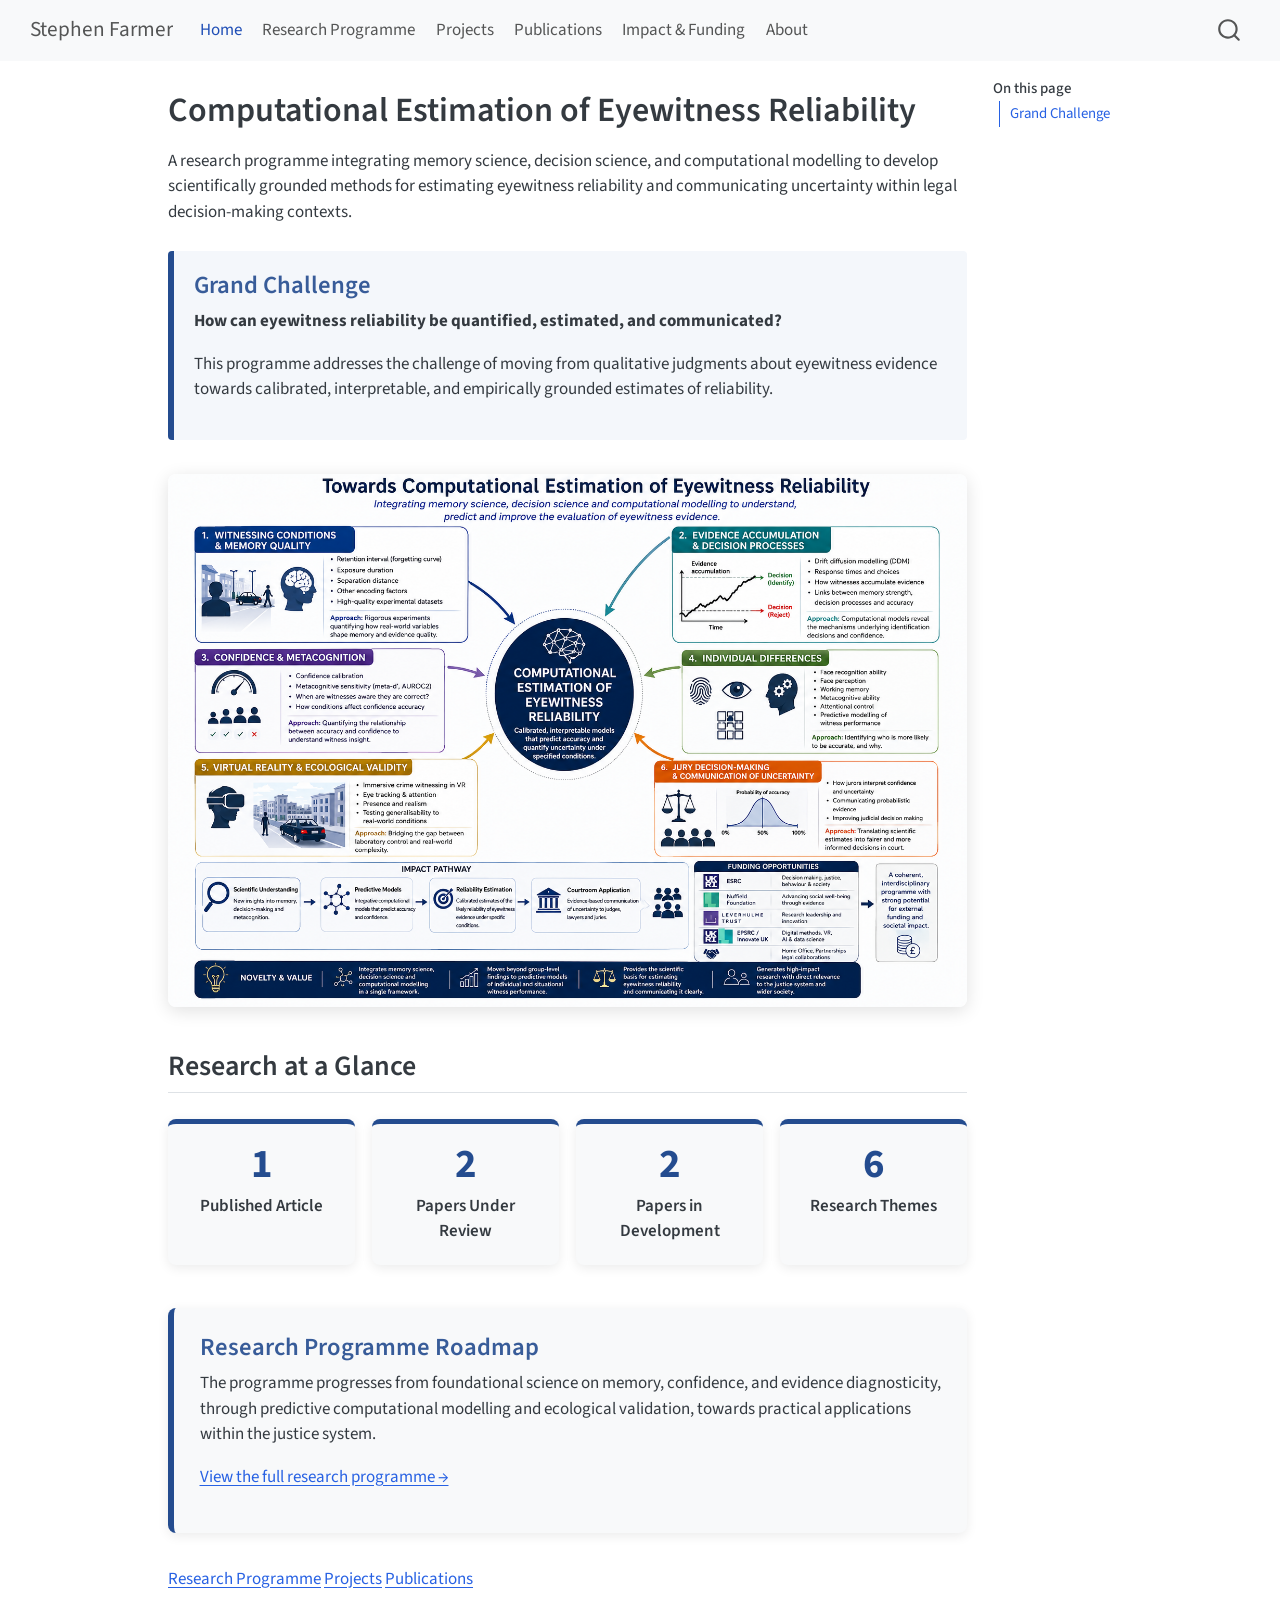
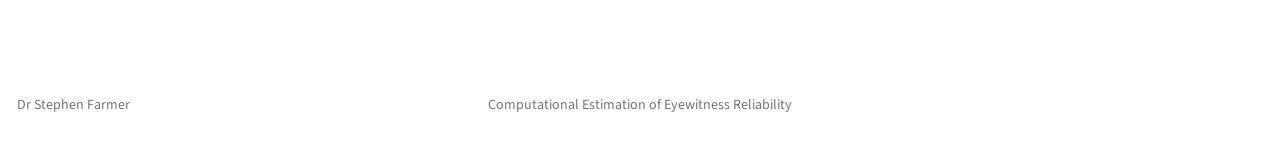
==== docs/index.html @ 34679948 "Add files via upload" ====
<!DOCTYPE html>
<html xmlns="http://www.w3.org/1999/xhtml" lang="en" xml:lang="en"><head>

<meta charset="utf-8">
<meta name="generator" content="quarto-1.8.26">

<meta name="viewport" content="width=device-width, initial-scale=1.0, user-scalable=yes">


<title>quarto-input408180a585bd0c11 – Stephen Farmer</title>
<style>
code{white-space: pre-wrap;}
span.smallcaps{font-variant: small-caps;}
div.columns{display: flex; gap: min(4vw, 1.5em);}
div.column{flex: auto; overflow-x: auto;}
div.hanging-indent{margin-left: 1.5em; text-indent: -1.5em;}
ul.task-list{list-style: none;}
ul.task-list li input[type="checkbox"] {
  width: 0.8em;
  margin: 0 0.8em 0.2em -1em; /* quarto-specific, see https://github.com/quarto-dev/quarto-cli/issues/4556 */ 
  vertical-align: middle;
}
</style>


<script src="site_libs/quarto-nav/quarto-nav.js"></script>
<script src="site_libs/quarto-nav/headroom.min.js"></script>
<script src="site_libs/clipboard/clipboard.min.js"></script>
<script src="site_libs/quarto-search/autocomplete.umd.js"></script>
<script src="site_libs/quarto-search/fuse.min.js"></script>
<script src="site_libs/quarto-search/quarto-search.js"></script>
<meta name="quarto:offset" content="./">
<script src="site_libs/quarto-html/quarto.js" type="module"></script>
<script src="site_libs/quarto-html/tabsets/tabsets.js" type="module"></script>
<script src="site_libs/quarto-html/axe/axe-check.js" type="module"></script>
<script src="site_libs/quarto-html/popper.min.js"></script>
<script src="site_libs/quarto-html/tippy.umd.min.js"></script>
<script src="site_libs/quarto-html/anchor.min.js"></script>
<link href="site_libs/quarto-html/tippy.css" rel="stylesheet">
<link href="site_libs/quarto-html/quarto-syntax-highlighting-587c61ba64f3a5504c4d52d930310e48.css" rel="stylesheet" id="quarto-text-highlighting-styles">
<script src="site_libs/bootstrap/bootstrap.min.js"></script>
<link href="site_libs/bootstrap/bootstrap-icons.css" rel="stylesheet">
<link href="site_libs/bootstrap/bootstrap-5b4ad623e5705c0698d39aec6f10cf02.min.css" rel="stylesheet" append-hash="true" id="quarto-bootstrap" data-mode="light">
<script id="quarto-search-options" type="application/json">{
  "location": "navbar",
  "copy-button": false,
  "collapse-after": 3,
  "panel-placement": "end",
  "type": "overlay",
  "limit": 50,
  "keyboard-shortcut": [
    "f",
    "/",
    "s"
  ],
  "show-item-context": false,
  "language": {
    "search-no-results-text": "No results",
    "search-matching-documents-text": "matching documents",
    "search-copy-link-title": "Copy link to search",
    "search-hide-matches-text": "Hide additional matches",
    "search-more-match-text": "more match in this document",
    "search-more-matches-text": "more matches in this document",
    "search-clear-button-title": "Clear",
    "search-text-placeholder": "",
    "search-detached-cancel-button-title": "Cancel",
    "search-submit-button-title": "Submit",
    "search-label": "Search"
  }
}</script>


<link rel="stylesheet" href="styles.css">
</head>

<body class="nav-fixed quarto-light">

<div id="quarto-search-results"></div>
  <header id="quarto-header" class="headroom fixed-top">
    <nav class="navbar navbar-expand-lg " data-bs-theme="dark">
      <div class="navbar-container container-fluid">
      <div class="navbar-brand-container mx-auto">
    <a class="navbar-brand" href="./index.html">
    <span class="navbar-title">Stephen Farmer</span>
    </a>
  </div>
            <div id="quarto-search" class="" title="Search"></div>
          <button class="navbar-toggler" type="button" data-bs-toggle="collapse" data-bs-target="#navbarCollapse" aria-controls="navbarCollapse" role="menu" aria-expanded="false" aria-label="Toggle navigation" onclick="if (window.quartoToggleHeadroom) { window.quartoToggleHeadroom(); }">
  <span class="navbar-toggler-icon"></span>
</button>
          <div class="collapse navbar-collapse" id="navbarCollapse">
            <ul class="navbar-nav navbar-nav-scroll me-auto">
  <li class="nav-item">
    <a class="nav-link active" href="./index.html" aria-current="page"> 
<span class="menu-text">Home</span></a>
  </li>  
  <li class="nav-item">
    <a class="nav-link" href="./programme.html"> 
<span class="menu-text">Research Programme</span></a>
  </li>  
  <li class="nav-item">
    <a class="nav-link" href="./projects.html"> 
<span class="menu-text">Projects</span></a>
  </li>  
  <li class="nav-item">
    <a class="nav-link" href="./publications.html"> 
<span class="menu-text">Publications</span></a>
  </li>  
  <li class="nav-item">
    <a class="nav-link" href="./impact.html"> 
<span class="menu-text">Impact &amp; Funding</span></a>
  </li>  
  <li class="nav-item">
    <a class="nav-link" href="./about.html"> 
<span class="menu-text">About</span></a>
  </li>  
</ul>
          </div> <!-- /navcollapse -->
            <div class="quarto-navbar-tools">
</div>
      </div> <!-- /container-fluid -->
    </nav>
</header>
<!-- content -->
<div id="quarto-content" class="quarto-container page-columns page-rows-contents page-layout-article page-navbar">
<!-- sidebar -->
<!-- margin-sidebar -->
    <div id="quarto-margin-sidebar" class="sidebar margin-sidebar">
        <nav id="TOC" role="doc-toc" class="toc-active">
    <h2 id="toc-title">On this page</h2>
   
  <ul>
  <li><a href="#grand-challenge" id="toc-grand-challenge" class="nav-link active" data-scroll-target="#grand-challenge">Grand Challenge</a></li>
  </ul>
</nav>
    </div>
<!-- main -->
<main class="content" id="quarto-document-content"><header id="title-block-header" class="quarto-title-block"><h1 class="title display-7">
Computational Estimation of Eyewitness Reliability
</h1></header>




<div class="hero-title">

<p class="hero-subtitle">
A research programme integrating memory science, decision science, and computational modelling to develop scientifically grounded methods for estimating eyewitness reliability and communicating uncertainty within legal decision-making contexts.
</p>
</div>
<section id="grand-challenge" class="level3 challenge-box">
<h3 class="anchored" data-anchor-id="grand-challenge">Grand Challenge</h3>
<p><strong>How can eyewitness reliability be quantified, estimated, and communicated?</strong></p>
<p>This programme addresses the challenge of moving from qualitative judgments about eyewitness evidence towards calibrated, interpretable, and empirically grounded estimates of reliability.</p>
</section>
<div class="figure-wrapper">
<p><img src="images/programmeOverview.png" alt="Overview of the eyewitness reliability research programme"></p>
</div>
<h2 class="anchored">
Research at a Glance
</h2>
<div class="glance-grid">
<div class="glance-card">
<div class="glance-number">
1
</div>
<div class="glance-label">
Published Article
</div>
</div>
<div class="glance-card">
<div class="glance-number">
2
</div>
<div class="glance-label">
Papers Under Review
</div>
</div>
<div class="glance-card">
<div class="glance-number">
2
</div>
<div class="glance-label">
Papers in Development
</div>
</div>
<div class="glance-card">
<div class="glance-number">
6
</div>
<div class="glance-label">
Research Themes
</div>
</div>
</div>
<div class="vision-box">
<h3 class="anchored">
Research Programme Roadmap
</h3>
<p>
The programme progresses from foundational science on memory, confidence, and evidence diagnosticity, through predictive computational modelling and ecological validation, towards practical applications within the justice system.
</p>
<p>
<a href="programme.html">View the full research programme →</a>
</p>
</div>
<div class="button-row">
<p><a class="homepage-button" href="programme.html">Research Programme</a> <a class="homepage-button" href="projects.html">Projects</a> <a class="homepage-button" href="publications.html">Publications</a></p>
</div>



</main> <!-- /main -->
<script id="quarto-html-after-body" type="application/javascript">
  window.document.addEventListener("DOMContentLoaded", function (event) {
    const icon = "";
    const anchorJS = new window.AnchorJS();
    anchorJS.options = {
      placement: 'right',
      icon: icon
    };
    anchorJS.add('.anchored');
    const isCodeAnnotation = (el) => {
      for (const clz of el.classList) {
        if (clz.startsWith('code-annotation-')) {                     
          return true;
        }
      }
      return false;
    }
    const onCopySuccess = function(e) {
      // button target
      const button = e.trigger;
      // don't keep focus
      button.blur();
      // flash "checked"
      button.classList.add('code-copy-button-checked');
      var currentTitle = button.getAttribute("title");
      button.setAttribute("title", "Copied!");
      let tooltip;
      if (window.bootstrap) {
        button.setAttribute("data-bs-toggle", "tooltip");
        button.setAttribute("data-bs-placement", "left");
        button.setAttribute("data-bs-title", "Copied!");
        tooltip = new bootstrap.Tooltip(button, 
          { trigger: "manual", 
            customClass: "code-copy-button-tooltip",
            offset: [0, -8]});
        tooltip.show();    
      }
      setTimeout(function() {
        if (tooltip) {
          tooltip.hide();
          button.removeAttribute("data-bs-title");
          button.removeAttribute("data-bs-toggle");
          button.removeAttribute("data-bs-placement");
        }
        button.setAttribute("title", currentTitle);
        button.classList.remove('code-copy-button-checked');
      }, 1000);
      // clear code selection
      e.clearSelection();
    }
    const getTextToCopy = function(trigger) {
      const outerScaffold = trigger.parentElement.cloneNode(true);
      const codeEl = outerScaffold.querySelector('code');
      for (const childEl of codeEl.children) {
        if (isCodeAnnotation(childEl)) {
          childEl.remove();
        }
      }
      return codeEl.innerText;
    }
    const clipboard = new window.ClipboardJS('.code-copy-button:not([data-in-quarto-modal])', {
      text: getTextToCopy
    });
    clipboard.on('success', onCopySuccess);
    if (window.document.getElementById('quarto-embedded-source-code-modal')) {
      const clipboardModal = new window.ClipboardJS('.code-copy-button[data-in-quarto-modal]', {
        text: getTextToCopy,
        container: window.document.getElementById('quarto-embedded-source-code-modal')
      });
      clipboardModal.on('success', onCopySuccess);
    }
      var localhostRegex = new RegExp(/^(?:http|https):\/\/localhost\:?[0-9]*\//);
      var mailtoRegex = new RegExp(/^mailto:/);
        var filterRegex = new RegExp('/' + window.location.host + '/');
      var isInternal = (href) => {
          return filterRegex.test(href) || localhostRegex.test(href) || mailtoRegex.test(href);
      }
      // Inspect non-navigation links and adorn them if external
     var links = window.document.querySelectorAll('a[href]:not(.nav-link):not(.navbar-brand):not(.toc-action):not(.sidebar-link):not(.sidebar-item-toggle):not(.pagination-link):not(.no-external):not([aria-hidden]):not(.dropdown-item):not(.quarto-navigation-tool):not(.about-link)');
      for (var i=0; i<links.length; i++) {
        const link = links[i];
        if (!isInternal(link.href)) {
          // undo the damage that might have been done by quarto-nav.js in the case of
          // links that we want to consider external
          if (link.dataset.originalHref !== undefined) {
            link.href = link.dataset.originalHref;
          }
        }
      }
    function tippyHover(el, contentFn, onTriggerFn, onUntriggerFn) {
      const config = {
        allowHTML: true,
        maxWidth: 500,
        delay: 100,
        arrow: false,
        appendTo: function(el) {
            return el.parentElement;
        },
        interactive: true,
        interactiveBorder: 10,
        theme: 'quarto',
        placement: 'bottom-start',
      };
      if (contentFn) {
        config.content = contentFn;
      }
      if (onTriggerFn) {
        config.onTrigger = onTriggerFn;
      }
      if (onUntriggerFn) {
        config.onUntrigger = onUntriggerFn;
      }
      window.tippy(el, config); 
    }
    const noterefs = window.document.querySelectorAll('a[role="doc-noteref"]');
    for (var i=0; i<noterefs.length; i++) {
      const ref = noterefs[i];
      tippyHover(ref, function() {
        // use id or data attribute instead here
        let href = ref.getAttribute('data-footnote-href') || ref.getAttribute('href');
        try { href = new URL(href).hash; } catch {}
        const id = href.replace(/^#\/?/, "");
        const note = window.document.getElementById(id);
        if (note) {
          return note.innerHTML;
        } else {
          return "";
        }
      });
    }
    const xrefs = window.document.querySelectorAll('a.quarto-xref');
    const processXRef = (id, note) => {
      // Strip column container classes
      const stripColumnClz = (el) => {
        el.classList.remove("page-full", "page-columns");
        if (el.children) {
          for (const child of el.children) {
            stripColumnClz(child);
          }
        }
      }
      stripColumnClz(note)
      if (id === null || id.startsWith('sec-')) {
        // Special case sections, only their first couple elements
        const container = document.createElement("div");
        if (note.children && note.children.length > 2) {
          container.appendChild(note.children[0].cloneNode(true));
          for (let i = 1; i < note.children.length; i++) {
            const child = note.children[i];
            if (child.tagName === "P" && child.innerText === "") {
              continue;
            } else {
              container.appendChild(child.cloneNode(true));
              break;
            }
          }
          if (window.Quarto?.typesetMath) {
            window.Quarto.typesetMath(container);
          }
          return container.innerHTML
        } else {
          if (window.Quarto?.typesetMath) {
            window.Quarto.typesetMath(note);
          }
          return note.innerHTML;
        }
      } else {
        // Remove any anchor links if they are present
        const anchorLink = note.querySelector('a.anchorjs-link');
        if (anchorLink) {
          anchorLink.remove();
        }
        if (window.Quarto?.typesetMath) {
          window.Quarto.typesetMath(note);
        }
        if (note.classList.contains("callout")) {
          return note.outerHTML;
        } else {
          return note.innerHTML;
        }
      }
    }
    for (var i=0; i<xrefs.length; i++) {
      const xref = xrefs[i];
      tippyHover(xref, undefined, function(instance) {
        instance.disable();
        let url = xref.getAttribute('href');
        let hash = undefined; 
        if (url.startsWith('#')) {
          hash = url;
        } else {
          try { hash = new URL(url).hash; } catch {}
        }
        if (hash) {
          const id = hash.replace(/^#\/?/, "");
          const note = window.document.getElementById(id);
          if (note !== null) {
            try {
              const html = processXRef(id, note.cloneNode(true));
              instance.setContent(html);
            } finally {
              instance.enable();
              instance.show();
            }
          } else {
            // See if we can fetch this
            fetch(url.split('#')[0])
            .then(res => res.text())
            .then(html => {
              const parser = new DOMParser();
              const htmlDoc = parser.parseFromString(html, "text/html");
              const note = htmlDoc.getElementById(id);
              if (note !== null) {
                const html = processXRef(id, note);
                instance.setContent(html);
              } 
            }).finally(() => {
              instance.enable();
              instance.show();
            });
          }
        } else {
          // See if we can fetch a full url (with no hash to target)
          // This is a special case and we should probably do some content thinning / targeting
          fetch(url)
          .then(res => res.text())
          .then(html => {
            const parser = new DOMParser();
            const htmlDoc = parser.parseFromString(html, "text/html");
            const note = htmlDoc.querySelector('main.content');
            if (note !== null) {
              // This should only happen for chapter cross references
              // (since there is no id in the URL)
              // remove the first header
              if (note.children.length > 0 && note.children[0].tagName === "HEADER") {
                note.children[0].remove();
              }
              const html = processXRef(null, note);
              instance.setContent(html);
            } 
          }).finally(() => {
            instance.enable();
            instance.show();
          });
        }
      }, function(instance) {
      });
    }
        let selectedAnnoteEl;
        const selectorForAnnotation = ( cell, annotation) => {
          let cellAttr = 'data-code-cell="' + cell + '"';
          let lineAttr = 'data-code-annotation="' +  annotation + '"';
          const selector = 'span[' + cellAttr + '][' + lineAttr + ']';
          return selector;
        }
        const selectCodeLines = (annoteEl) => {
          const doc = window.document;
          const targetCell = annoteEl.getAttribute("data-target-cell");
          const targetAnnotation = annoteEl.getAttribute("data-target-annotation");
          const annoteSpan = window.document.querySelector(selectorForAnnotation(targetCell, targetAnnotation));
          const lines = annoteSpan.getAttribute("data-code-lines").split(",");
          const lineIds = lines.map((line) => {
            return targetCell + "-" + line;
          })
          let top = null;
          let height = null;
          let parent = null;
          if (lineIds.length > 0) {
              //compute the position of the single el (top and bottom and make a div)
              const el = window.document.getElementById(lineIds[0]);
              top = el.offsetTop;
              height = el.offsetHeight;
              parent = el.parentElement.parentElement;
            if (lineIds.length > 1) {
              const lastEl = window.document.getElementById(lineIds[lineIds.length - 1]);
              const bottom = lastEl.offsetTop + lastEl.offsetHeight;
              height = bottom - top;
            }
            if (top !== null && height !== null && parent !== null) {
              // cook up a div (if necessary) and position it 
              let div = window.document.getElementById("code-annotation-line-highlight");
              if (div === null) {
                div = window.document.createElement("div");
                div.setAttribute("id", "code-annotation-line-highlight");
                div.style.position = 'absolute';
                parent.appendChild(div);
              }
              div.style.top = top - 2 + "px";
              div.style.height = height + 4 + "px";
              div.style.left = 0;
              let gutterDiv = window.document.getElementById("code-annotation-line-highlight-gutter");
              if (gutterDiv === null) {
                gutterDiv = window.document.createElement("div");
                gutterDiv.setAttribute("id", "code-annotation-line-highlight-gutter");
                gutterDiv.style.position = 'absolute';
                const codeCell = window.document.getElementById(targetCell);
                const gutter = codeCell.querySelector('.code-annotation-gutter');
                gutter.appendChild(gutterDiv);
              }
              gutterDiv.style.top = top - 2 + "px";
              gutterDiv.style.height = height + 4 + "px";
            }
            selectedAnnoteEl = annoteEl;
          }
        };
        const unselectCodeLines = () => {
          const elementsIds = ["code-annotation-line-highlight", "code-annotation-line-highlight-gutter"];
          elementsIds.forEach((elId) => {
            const div = window.document.getElementById(elId);
            if (div) {
              div.remove();
            }
          });
          selectedAnnoteEl = undefined;
        };
          // Handle positioning of the toggle
      window.addEventListener(
        "resize",
        throttle(() => {
          elRect = undefined;
          if (selectedAnnoteEl) {
            selectCodeLines(selectedAnnoteEl);
          }
        }, 10)
      );
      function throttle(fn, ms) {
      let throttle = false;
      let timer;
        return (...args) => {
          if(!throttle) { // first call gets through
              fn.apply(this, args);
              throttle = true;
          } else { // all the others get throttled
              if(timer) clearTimeout(timer); // cancel #2
              timer = setTimeout(() => {
                fn.apply(this, args);
                timer = throttle = false;
              }, ms);
          }
        };
      }
        // Attach click handler to the DT
        const annoteDls = window.document.querySelectorAll('dt[data-target-cell]');
        for (const annoteDlNode of annoteDls) {
          annoteDlNode.addEventListener('click', (event) => {
            const clickedEl = event.target;
            if (clickedEl !== selectedAnnoteEl) {
              unselectCodeLines();
              const activeEl = window.document.querySelector('dt[data-target-cell].code-annotation-active');
              if (activeEl) {
                activeEl.classList.remove('code-annotation-active');
              }
              selectCodeLines(clickedEl);
              clickedEl.classList.add('code-annotation-active');
            } else {
              // Unselect the line
              unselectCodeLines();
              clickedEl.classList.remove('code-annotation-active');
            }
          });
        }
    const findCites = (el) => {
      const parentEl = el.parentElement;
      if (parentEl) {
        const cites = parentEl.dataset.cites;
        if (cites) {
          return {
            el,
            cites: cites.split(' ')
          };
        } else {
          return findCites(el.parentElement)
        }
      } else {
        return undefined;
      }
    };
    var bibliorefs = window.document.querySelectorAll('a[role="doc-biblioref"]');
    for (var i=0; i<bibliorefs.length; i++) {
      const ref = bibliorefs[i];
      const citeInfo = findCites(ref);
      if (citeInfo) {
        tippyHover(citeInfo.el, function() {
          var popup = window.document.createElement('div');
          citeInfo.cites.forEach(function(cite) {
            var citeDiv = window.document.createElement('div');
            citeDiv.classList.add('hanging-indent');
            citeDiv.classList.add('csl-entry');
            var biblioDiv = window.document.getElementById('ref-' + cite);
            if (biblioDiv) {
              citeDiv.innerHTML = biblioDiv.innerHTML;
            }
            popup.appendChild(citeDiv);
          });
          return popup.innerHTML;
        });
      }
    }
  });
  </script>
</div> <!-- /content -->
<footer class="footer">
  <div class="nav-footer">
    <div class="nav-footer-left">
<p>Dr Stephen Farmer</p>
</div>   
    <div class="nav-footer-center">
<p>Computational Estimation of Eyewitness Reliability</p>
</div>
    <div class="nav-footer-right">
      &nbsp;
    </div>
  </div>
</footer>




</body></html>
---- docs/site_libs/quarto-html/tippy.css ----
.tippy-box[data-animation=fade][data-state=hidden]{opacity:0}[data-tippy-root]{max-width:calc(100vw - 10px)}.tippy-box{position:relative;background-color:#333;color:#fff;border-radius:4px;font-size:14px;line-height:1.4;white-space:normal;outline:0;transition-property:transform,visibility,opacity}.tippy-box[data-placement^=top]>.tippy-arrow{bottom:0}.tippy-box[data-placement^=top]>.tippy-arrow:before{bottom:-7px;left:0;border-width:8px 8px 0;border-top-color:initial;transform-origin:center top}.tippy-box[data-placement^=bottom]>.tippy-arrow{top:0}.tippy-box[data-placement^=bottom]>.tippy-arrow:before{top:-7px;left:0;border-width:0 8px 8px;border-bottom-color:initial;transform-origin:center bottom}.tippy-box[data-placement^=left]>.tippy-arrow{right:0}.tippy-box[data-placement^=left]>.tippy-arrow:before{border-width:8px 0 8px 8px;border-left-color:initial;right:-7px;transform-origin:center left}.tippy-box[data-placement^=right]>.tippy-arrow{left:0}.tippy-box[data-placement^=right]>.tippy-arrow:before{left:-7px;border-width:8px 8px 8px 0;border-right-color:initial;transform-origin:center right}.tippy-box[data-inertia][data-state=visible]{transition-timing-function:cubic-bezier(.54,1.5,.38,1.11)}.tippy-arrow{width:16px;height:16px;color:#333}.tippy-arrow:before{content:"";position:absolute;border-color:transparent;border-style:solid}.tippy-content{position:relative;padding:5px 9px;z-index:1}
---- docs/site_libs/quarto-html/quarto-syntax-highlighting-587c61ba64f3a5504c4d52d930310e48.css ----
/* quarto syntax highlight colors */
:root {
  --quarto-hl-ot-color: #003B4F;
  --quarto-hl-at-color: #657422;
  --quarto-hl-ss-color: #20794D;
  --quarto-hl-an-color: #5E5E5E;
  --quarto-hl-fu-color: #4758AB;
  --quarto-hl-st-color: #20794D;
  --quarto-hl-cf-color: #003B4F;
  --quarto-hl-op-color: #5E5E5E;
  --quarto-hl-er-color: #AD0000;
  --quarto-hl-bn-color: #AD0000;
  --quarto-hl-al-color: #AD0000;
  --quarto-hl-va-color: #111111;
  --quarto-hl-bu-color: inherit;
  --quarto-hl-ex-color: inherit;
  --quarto-hl-pp-color: #AD0000;
  --quarto-hl-in-color: #5E5E5E;
  --quarto-hl-vs-color: #20794D;
  --quarto-hl-wa-color: #5E5E5E;
  --quarto-hl-do-color: #5E5E5E;
  --quarto-hl-im-color: #00769E;
  --quarto-hl-ch-color: #20794D;
  --quarto-hl-dt-color: #AD0000;
  --quarto-hl-fl-color: #AD0000;
  --quarto-hl-co-color: #5E5E5E;
  --quarto-hl-cv-color: #5E5E5E;
  --quarto-hl-cn-color: #8f5902;
  --quarto-hl-sc-color: #5E5E5E;
  --quarto-hl-dv-color: #AD0000;
  --quarto-hl-kw-color: #003B4F;
}

/* other quarto variables */
:root {
  --quarto-font-monospace: SFMono-Regular, Menlo, Monaco, Consolas, "Liberation Mono", "Courier New", monospace;
}

/* syntax highlight based on Pandoc's rules */
pre > code.sourceCode > span {
  color: #003B4F;
}

code.sourceCode > span {
  color: #003B4F;
}

div.sourceCode,
div.sourceCode pre.sourceCode {
  color: #003B4F;
}

/* Normal */
code span {
  color: #003B4F;
}

/* Alert */
code span.al {
  color: #AD0000;
  font-style: inherit;
}

/* Annotation */
code span.an {
  color: #5E5E5E;
  font-style: inherit;
}

/* Attribute */
code span.at {
  color: #657422;
  font-style: inherit;
}

/* BaseN */
code span.bn {
  color: #AD0000;
  font-style: inherit;
}

/* BuiltIn */
code span.bu {
  font-style: inherit;
}

/* ControlFlow */
code span.cf {
  color: #003B4F;
  font-weight: bold;
  font-style: inherit;
}

/* Char */
code span.ch {
  color: #20794D;
  font-style: inherit;
}

/* Constant */
code span.cn {
  color: #8f5902;
  font-style: inherit;
}

/* Comment */
code span.co {
  color: #5E5E5E;
  font-style: inherit;
}

/* CommentVar */
code span.cv {
  color: #5E5E5E;
  font-style: italic;
}

/* Documentation */
code span.do {
  color: #5E5E5E;
  font-style: italic;
}

/* DataType */
code span.dt {
  color: #AD0000;
  font-style: inherit;
}

/* DecVal */
code span.dv {
  color: #AD0000;
  font-style: inherit;
}

/* Error */
code span.er {
  color: #AD0000;
  font-style: inherit;
}

/* Extension */
code span.ex {
  font-style: inherit;
}

/* Float */
code span.fl {
  color: #AD0000;
  font-style: inherit;
}

/* Function */
code span.fu {
  color: #4758AB;
  font-style: inherit;
}

/* Import */
code span.im {
  color: #00769E;
  font-style: inherit;
}

/* Information */
code span.in {
  color: #5E5E5E;
  font-style: inherit;
}

/* Keyword */
code span.kw {
  color: #003B4F;
  font-weight: bold;
  font-style: inherit;
}

/* Operator */
code span.op {
  color: #5E5E5E;
  font-style: inherit;
}

/* Other */
code span.ot {
  color: #003B4F;
  font-style: inherit;
}

/* Preprocessor */
code span.pp {
  color: #AD0000;
  font-style: inherit;
}

/* SpecialChar */
code span.sc {
  color: #5E5E5E;
  font-style: inherit;
}

/* SpecialString */
code span.ss {
  color: #20794D;
  font-style: inherit;
}

/* String */
code span.st {
  color: #20794D;
  font-style: inherit;
}

/* Variable */
code span.va {
  color: #111111;
  font-style: inherit;
}

/* VerbatimString */
code span.vs {
  color: #20794D;
  font-style: inherit;
}

/* Warning */
code span.wa {
  color: #5E5E5E;
  font-style: italic;
}

.prevent-inlining {
  content: "</";
}

/*# sourceMappingURL=2dce1cc6c82594539e1579de68416b47.css.map */
---- docs/styles.css ----
.challenge-box {
  background-color: #f4f7fb;
  border-left: 6px solid #244c8f;
  padding: 1.2rem;
  margin: 1.5rem 0;
  border-radius: 4px;
}

.challenge-box h3 {
  margin-top: 0;
  color: #244c8f;
}

.figure-wrapper {
  text-align: center;
  margin: 2rem 0 2.5rem 0;
}

.figure-wrapper img {
  max-width: 100%;
  width: 950px;
  border-radius: 8px;
  box-shadow: 0 4px 18px rgba(0, 0, 0, 0.12);
}

  display: flex;
  gap: 1rem;
  margin: 1.5rem 0 2rem 0;
  flex-wrap: wrap;
}

.homepage-button {
  background-color: #244c8f;
  color: white;
  padding: 0.75rem 1rem;
  border-radius: 6px;
  text-decoration: none;
  font-weight: 600;
}

.homepage-button:hover {
  background-color: #1b3768;
  color: white;
}

.theme-grid {
  display: grid;
  grid-template-columns: 1fr 1fr;
  gap: 1.2rem;
  margin-top: 1rem;
  margin-bottom: 2rem;
  width: 100%;
  clear: both;
}

.theme-card {
  padding: 1.5rem;
  border-radius: 8px;
  color: white;
  min-height: 220px;
  box-shadow: 0 3px 12px rgba(0,0,0,0.12);
  width: 100%;
  box-sizing: border-box;
}

@media (max-width: 900px) {
  .theme-grid {
    grid-template-columns: 1fr;
  }
}

.theme-card h3 {
  margin-top: 0;
  color: white;
}

.witnessing {
  background: #244c8f;
}

.accumulation {
  background: #6f42c1;
}

.confidence {
  background: #e67e22;
}

.individual {
  background: #2e8b57;
}

.vr {
  background: #006d77;
}

.jury {
  background: #b8860b;
}

.vr {
  background-color: #006d77 !important;
}



.theme-card.vr {
  background: #006d77 !important;
  background-color: #006d77 !important;
}

.theme-card {
  transition: transform 0.2s ease, box-shadow 0.2s ease;
}

.theme-card:hover {
  transform: translateY(-4px);
  box-shadow: 0 8px 22px rgba(0,0,0,0.18);
}

.project-grid {
  display: grid;
  grid-template-columns: repeat(auto-fit, minmax(280px, 1fr));
  gap: 1.2rem;
  margin-top: 1rem;
  margin-bottom: 2rem;
}

.project-card {
  background: #f8f9fa;
  border-left: 5px solid #244c8f;
  padding: 1.2rem;
  border-radius: 8px;
  box-shadow: 0 3px 12px rgba(0,0,0,0.08);
  transition: transform 0.2s ease, box-shadow 0.2s ease;
}

.project-card:hover {
  transform: translateY(-4px);
  box-shadow: 0 8px 22px rgba(0,0,0,0.15);
}

.project-card h3 {
  margin-top: 0;
  color: #244c8f;
}

.glance-grid {
  display: grid;
  grid-template-columns: repeat(auto-fit, minmax(180px, 1fr));
  gap: 1rem;
  margin: 1.5rem 0 2.5rem 0;
}

.glance-card {
  background: #f8f9fa;
  border-top: 5px solid #244c8f;
  padding: 1.2rem;
  text-align: center;
  border-radius: 8px;
  box-shadow: 0 3px 12px rgba(0,0,0,0.08);
}

.glance-number {
  font-size: 2.4rem;
  font-weight: 700;
  color: #244c8f;
  line-height: 1;
}

.glance-label {
  margin-top: 0.5rem;
  font-weight: 600;
}

.vision-box {
  background: #f8f9fa;
  border-left: 6px solid #244c8f;
  padding: 1.5rem;
  margin: 2rem 0;
  border-radius: 8px;
  box-shadow: 0 3px 12px rgba(0,0,0,0.08);
}

.vision-box h3 {
  margin-top: 0;
  color: #244c8f;
}
.research-project {
  background: #ffffff;
  border-left: 6px solid #244c8f;
  padding: 1.4rem;
  margin: 1.5rem 0;
  border-radius: 8px;
  box-shadow: 0 3px 12px rgba(0,0,0,0.08);
}

.research-project h3 {
  margin-top: 0.8rem;
  color: #244c8f;
}

.status-badge {
  display: inline-block;
  padding: 0.25rem 0.65rem;
  border-radius: 999px;
  color: white;
  font-size: 0.8rem;
  font-weight: 700;
  letter-spacing: 0.03em;
  text-transform: uppercase;
}

.status-badge.published {
  background: #2e8b57;
}

.status-badge.review {
  background: #6f42c1;
}

.status-badge.development {
  background: #e67e22;
}

.status-badge.emerging {
  background: #007b8a;
}

.hero-name {
  text-transform: uppercase;
  letter-spacing: 2px;
  color: #777;
  font-weight: 600;
  margin-bottom: 0.5rem;
}
.status-badge.completed {
  background: #2e8b57;
}

.status-badge.ongoing {
  background: #6f42c1;
}
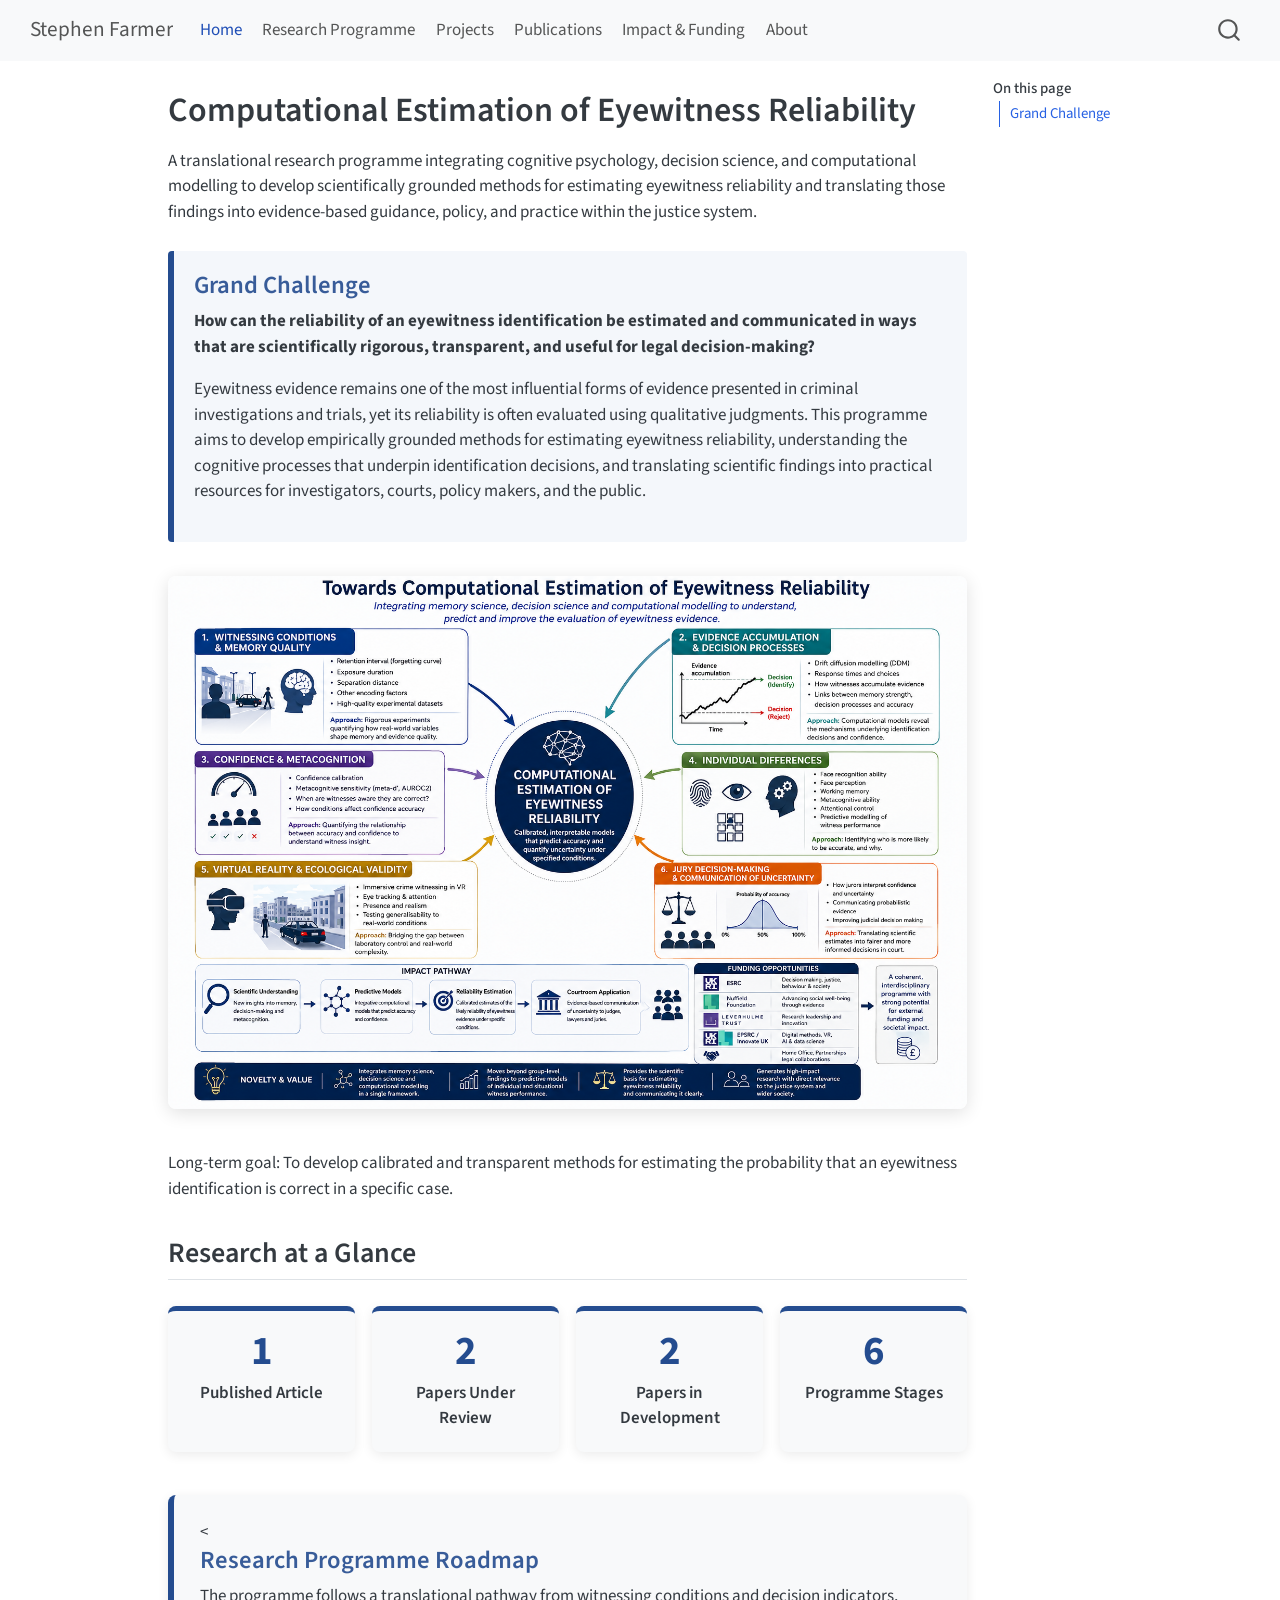
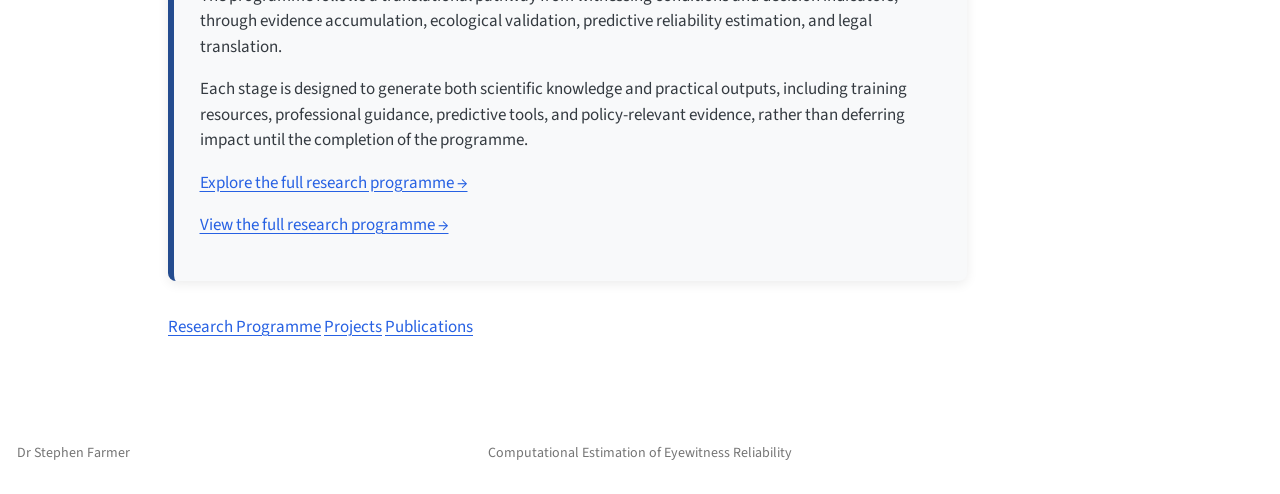
==== commit 91d57698: "Add files via upload" ====
--- a/docs/index.html
+++ b/docs/index.html
@@ -7,7 +7,7 @@
 <meta name="viewport" content="width=device-width, initial-scale=1.0, user-scalable=yes">
 
 
-<title>quarto-input408180a585bd0c11 – Stephen Farmer</title>
+<title>quarto-input2a5236a339b2d15d – Stephen Farmer</title>
 <style>
 code{white-space: pre-wrap;}
 span.smallcaps{font-variant: small-caps;}
@@ -145,17 +145,18 @@
 <div class="hero-title">
 
 <p class="hero-subtitle">
-A research programme integrating memory science, decision science, and computational modelling to develop scientifically grounded methods for estimating eyewitness reliability and communicating uncertainty within legal decision-making contexts.
+A translational research programme integrating cognitive psychology, decision science, and computational modelling to develop scientifically grounded methods for estimating eyewitness reliability and translating those findings into evidence-based guidance, policy, and practice within the justice system.
 </p>
 </div>
 <section id="grand-challenge" class="level3 challenge-box">
 <h3 class="anchored" data-anchor-id="grand-challenge">Grand Challenge</h3>
-<p><strong>How can eyewitness reliability be quantified, estimated, and communicated?</strong></p>
-<p>This programme addresses the challenge of moving from qualitative judgments about eyewitness evidence towards calibrated, interpretable, and empirically grounded estimates of reliability.</p>
+<p><strong>How can the reliability of an eyewitness identification be estimated and communicated in ways that are scientifically rigorous, transparent, and useful for legal decision-making?</strong></p>
+<p>Eyewitness evidence remains one of the most influential forms of evidence presented in criminal investigations and trials, yet its reliability is often evaluated using qualitative judgments. This programme aims to develop empirically grounded methods for estimating eyewitness reliability, understanding the cognitive processes that underpin identification decisions, and translating scientific findings into practical resources for investigators, courts, policy makers, and the public.</p>
 </section>
 <div class="figure-wrapper">
 <p><img src="images/programmeOverview.png" alt="Overview of the eyewitness reliability research programme"></p>
 </div>
+<p>Long-term goal: To develop calibrated and transparent methods for estimating the probability that an eyewitness identification is correct in a specific case.</p>
 <h2 class="anchored">
 Research at a Glance
 </h2>
@@ -189,20 +190,26 @@
 6
 </div>
 <div class="glance-label">
-Research Themes
+Programme Stages
 </div>
 </div>
 </div>
 <div class="vision-box">
+&lt;
 <h3 class="anchored">
 Research Programme Roadmap
 </h3>
 <p>
-The programme progresses from foundational science on memory, confidence, and evidence diagnosticity, through predictive computational modelling and ecological validation, towards practical applications within the justice system.
+The programme follows a translational pathway from witnessing conditions and decision indicators, through evidence accumulation, ecological validation, predictive reliability estimation, and legal translation.
 </p>
 <p>
+Each stage is designed to generate both scientific knowledge and practical outputs, including training resources, professional guidance, predictive tools, and policy-relevant evidence, rather than deferring impact until the completion of the programme.
+</p>
+<p>
+<a href="programme.html">Explore the full research programme →</a>
+</p>
 <a href="programme.html">View the full research programme →</a>
-</p>
+<p></p>
 </div>
 <div class="button-row">
 <p><a class="homepage-button" href="programme.html">Research Programme</a> <a class="homepage-button" href="projects.html">Projects</a> <a class="homepage-button" href="publications.html">Publications</a></p>
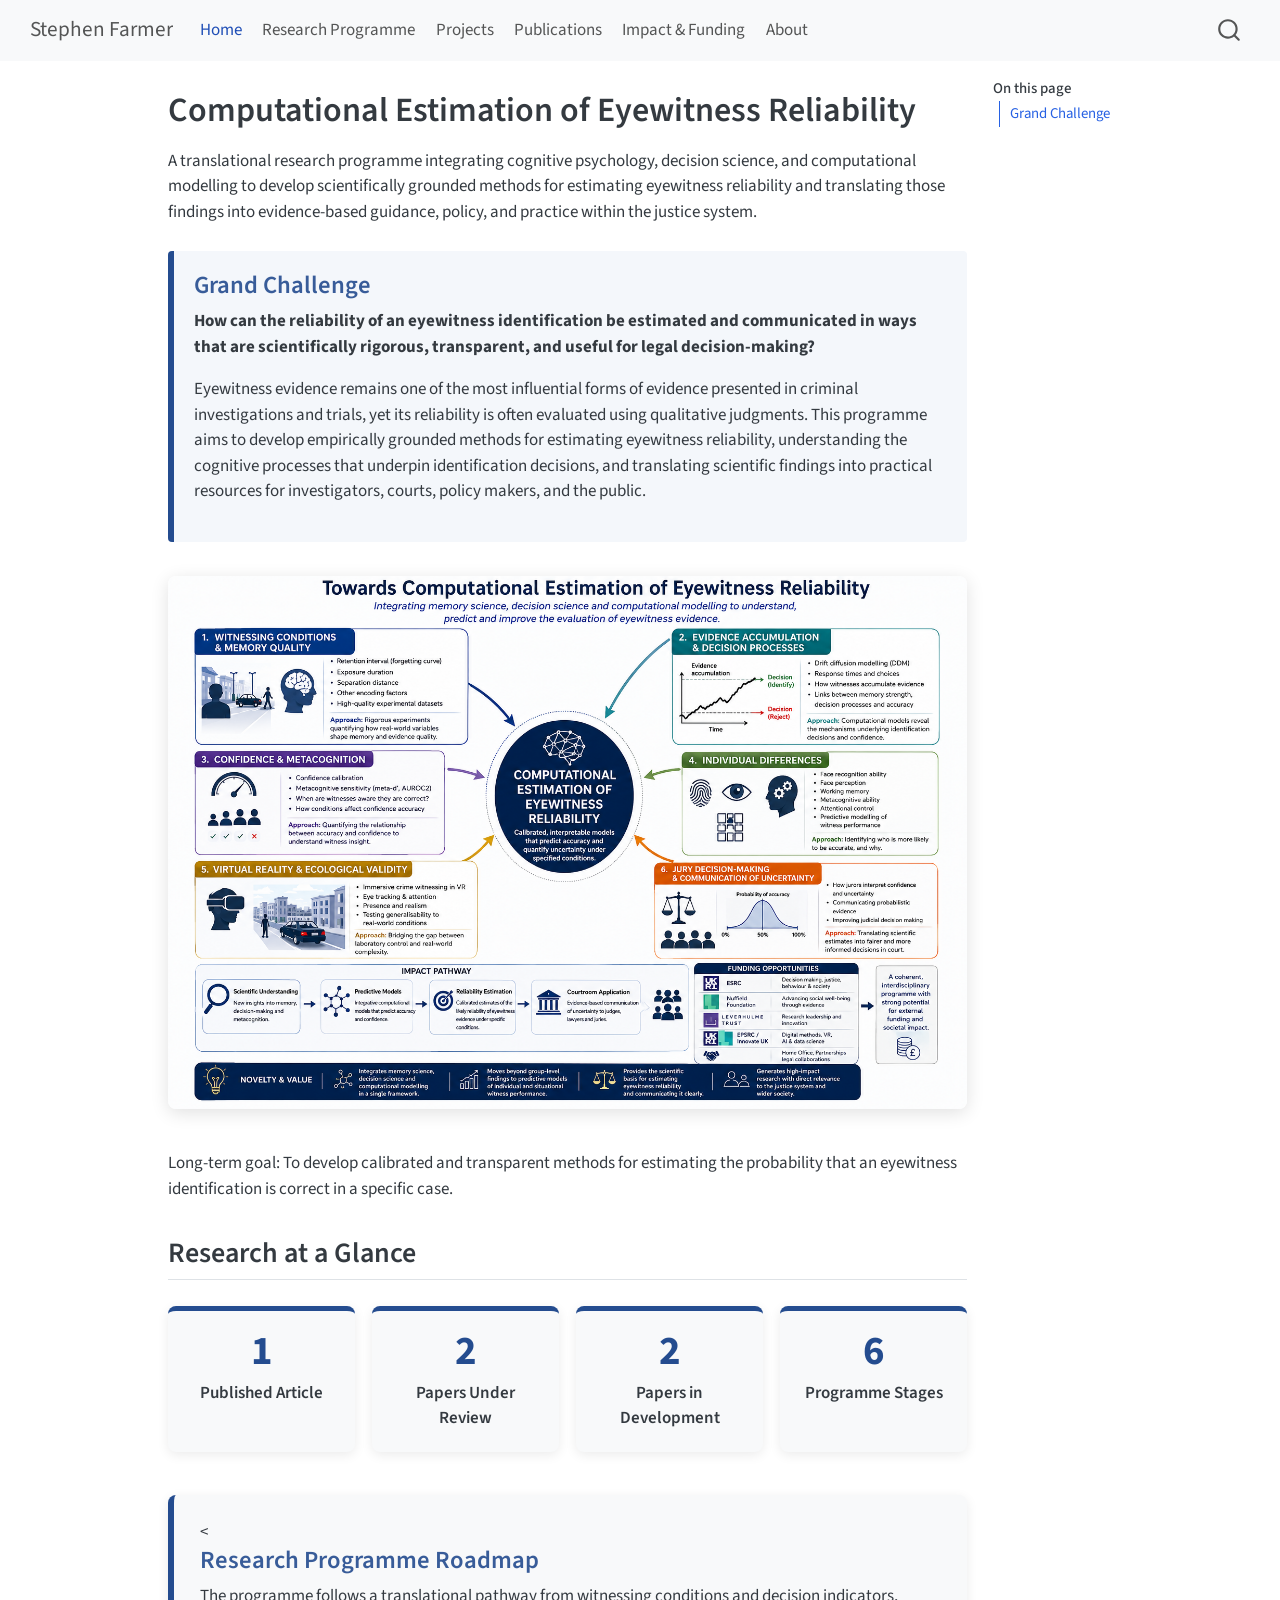
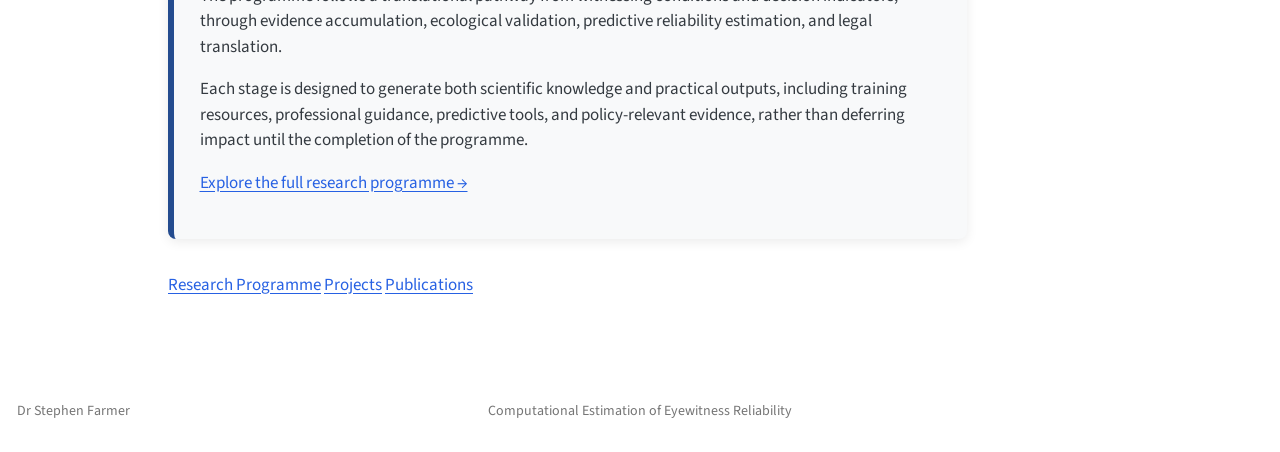
==== commit d746d5f5: "Add files via upload" ====
--- a/docs/index.html
+++ b/docs/index.html
@@ -7,7 +7,7 @@
 <meta name="viewport" content="width=device-width, initial-scale=1.0, user-scalable=yes">
 
 
-<title>quarto-input2a5236a339b2d15d – Stephen Farmer</title>
+<title>quarto-input7c6a6a35d3d3103a – Stephen Farmer</title>
 <style>
 code{white-space: pre-wrap;}
 span.smallcaps{font-variant: small-caps;}
@@ -208,7 +208,6 @@
 <p>
 <a href="programme.html">Explore the full research programme →</a>
 </p>
-<a href="programme.html">View the full research programme →</a>
 <p></p>
 </div>
 <div class="button-row">
